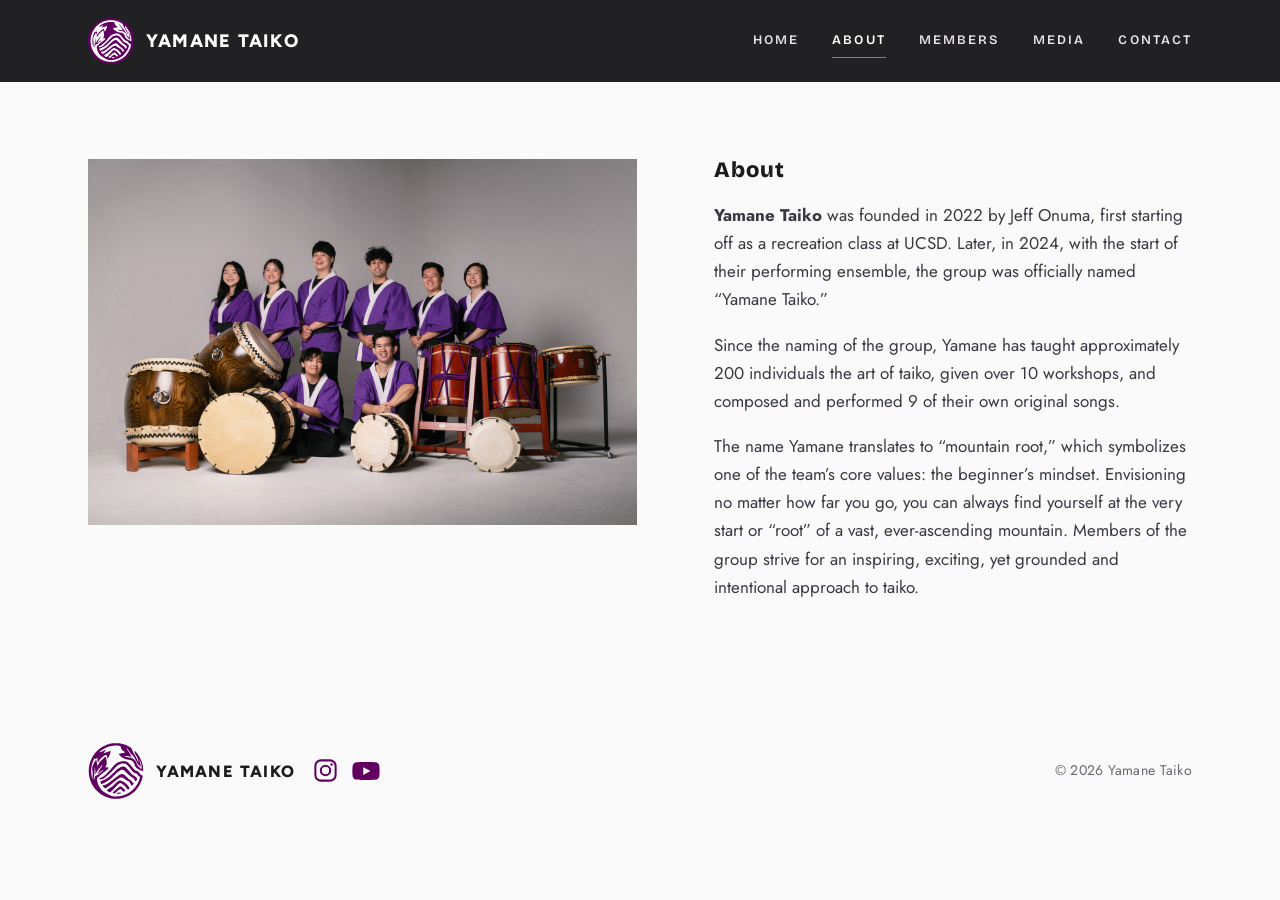
==== about.html @ 944aabe7 "Add files via upload" ====
<!doctype html>
<html lang="en"><head><meta charset="utf-8"><meta name="viewport" content="width=device-width,initial-scale=1">
<title>About · Yamane Taiko</title>
<meta name="referrer" content="strict-origin-when-cross-origin">
<!-- Link preview (Discord, iMessage, Facebook, etc.) -->
<meta property="og:type" content="website">
<meta property="og:site_name" content="Yamane Taiko">
<meta property="og:title" content="YAMANE TAIKO">
<meta property="og:url" content="https://yamanetaiko.org/about">
<meta property="og:image" content="https://yamanetaiko.org/assets/og-image.jpg">
<meta property="og:image:width" content="1200">
<meta property="og:image:height" content="630">
<meta name="twitter:card" content="summary_large_image">
<meta name="twitter:title" content="YAMANE TAIKO">
<meta name="twitter:image" content="https://yamanetaiko.org/assets/og-image.jpg">
<meta name="theme-color" content="#610061">
<link rel="icon" type="image/svg+xml" href="assets/YAM_LOGO_ROUND_BIG.svg">
<link rel="preconnect" href="https://fonts.googleapis.com">
<link rel="preconnect" href="https://fonts.gstatic.com" crossorigin>
<link rel="stylesheet" href="https://fonts.googleapis.com/css2?family=Bricolage+Grotesque:opsz,wdth,wght@12..96,75..100,200..800&family=Jost:wght@300..700&family=Figtree:wght@800&display=swap">
<link rel="stylesheet" href="css/style.css?v=8">

</head><body data-page="about">
<header class="site-head">
  <div class="wrap">
    <a class="brand" href="/" data-link>
      <img class="logo" src="assets/YAM_LOGO_ROUND_BIG.svg" alt="" width="40" height="40">
      <span class="wordmark"><span class="kern-ya">Y</span><span class="kern-am">a</span><span class="kern-ma">m</span><span class="kern-an">a</span>ne <span class="kern-ta">T</span><span class="kern-ai">a</span>i<span class="kern-ko">k</span>o</span>
    </a>
    <button class="menu-btn" id="menuBtn" aria-label="Menu" aria-controls="nav" aria-expanded="false">
      <span class="burger" aria-hidden="true"><span></span><span></span><span></span></span>
    </button>
    <nav class="nav caps" id="nav" aria-label="Main">
      <a href="/">Home</a>
      <a href="/about">About</a>
      <a href="/members">Members</a>
      <a href="/media">Media</a>
      <a href="/contact">Contact</a>
    </nav>
  </div>
</header>

<main>
<section data-page="about">
  <div class="block about-block"><div class="wrap split about-split">
    <h1 class="about-title">About</h1>
    <figure class="about-photo"><img src="assets/about-group.jpg" alt=""></figure>
    <div class="prose">
      <p><strong>Yamane Taiko</strong> was founded in 2022 by Jeff Onuma, first starting off as a recreation class at UCSD. Later, in 2024, with the start of their performing ensemble, the group was officially named “Yamane Taiko.”</p>
      <p>Since the naming of the group, Yamane has taught approximately 200 individuals the art of taiko, given over 10 workshops, and composed and performed 9 of their own original songs.</p>
      <p>The name Yamane translates to “mountain root,” which symbolizes one of the team’s core values: the beginner’s mindset. Envisioning no matter how far you go, you can always find yourself at the very start or “root” of a vast, ever-ascending mountain. Members of the group strive for an inspiring, exciting, yet grounded and intentional approach to taiko.</p>
    </div>
  </div></div>
</section>
</main>



<footer class="site-foot">
  <div class="wrap">
    <div class="foot-brand"><span class="foot-mark" aria-hidden="true"><svg aria-hidden="true" xmlns="http://www.w3.org/2000/svg" viewBox="0 0 988.0 1010.2"><path fill="currentColor" fill-rule="evenodd" d="M582.5 902.0L580.2 898.8L569.8 894.0L557.8 892.0L545.2 892.5L531.2 895.2L514.8 900.8L512.0 902.2L510.2 904.2L509.0 909.8L511.2 914.8L515.2 918.2L520.0 920.0L525.0 920.0L549.5 913.2L554.2 913.2L561.5 914.8L570.8 913.5L580.0 908.2L582.2 905.5ZM665.8 857.8L659.8 850.2L640.5 830.8L601.5 794.2L592.8 788.2L583.0 783.8L575.2 782.2L568.8 782.8L560.0 786.5L549.0 793.5L521.5 814.5L479.5 850.2L431.0 894.8L465.8 912.5L467.0 912.5L476.2 907.2L487.5 899.0L513.5 871.2L535.2 851.8L553.5 839.2L565.5 834.8L570.2 834.8L576.5 836.5L590.5 844.5L606.0 857.2L626.8 877.5L630.8 880.5L641.0 875.8L661.2 864.0ZM737.8 813.0L735.8 808.2L724.0 790.8L700.0 759.5L684.8 743.0L662.2 723.2L636.0 704.8L605.2 688.0L580.2 677.5L571.8 676.0L564.0 676.2L554.5 678.2L543.2 682.8L532.2 689.0L519.5 698.0L507.0 708.2L491.8 722.2L452.8 762.0L431.5 779.0L405.8 797.8L382.8 813.0L362.5 825.0L333.0 849.8L332.2 851.8L332.2 856.5L333.2 860.0L336.2 864.2L343.0 870.5L351.5 875.8L360.0 879.8L375.0 885.2L387.0 888.8L391.0 888.5L425.2 858.5L440.5 843.5L498.5 780.5L525.0 753.8L540.0 740.2L550.8 731.8L561.5 724.8L567.8 722.8L573.0 723.8L582.8 728.0L605.0 739.5L625.8 753.0L643.8 767.5L658.0 781.2L667.5 792.2L686.0 816.8L698.2 835.5L702.5 839.5L705.8 840.8L709.8 841.0L713.0 840.2L716.8 838.0L734.5 824.0L737.5 818.8ZM814.8 731.0L783.5 700.2L776.2 692.0L770.0 682.8L762.2 674.8L751.0 665.2L731.5 654.2L716.5 643.0L706.0 633.5L673.0 599.8L655.5 583.8L640.5 572.8L628.0 566.0L614.5 561.2L602.2 560.8L587.8 563.8L570.8 570.2L553.2 579.2L533.8 591.8L466.5 639.5L373.5 714.0L346.2 731.8L323.8 743.8L301.5 753.0L288.0 757.2L276.0 760.0L262.2 761.8L250.8 761.5L249.2 762.8L249.2 764.5L252.8 771.8L259.0 781.0L268.2 792.0L279.8 803.8L297.0 819.0L303.2 817.2L316.2 810.8L343.8 793.0L374.0 769.5L484.0 680.8L503.5 666.0L541.5 639.2L551.8 633.0L565.5 626.8L577.2 623.2L589.8 621.5L600.2 621.8L607.2 623.0L619.2 627.5L631.0 634.8L657.8 654.2L690.5 676.2L704.2 684.5L721.0 692.2L730.5 698.5L737.8 705.5L742.0 711.0L767.5 755.5L774.5 765.8L778.5 769.8L790.2 759.8L802.5 747.5L812.0 736.0ZM876.8 648.2L865.5 628.2L858.8 619.5L851.0 611.5L835.2 599.5L796.5 575.5L777.2 560.0L750.2 531.5L693.8 466.0L682.0 453.5L671.5 443.8L658.8 434.2L645.2 427.5L632.0 424.0L619.2 423.5L610.8 424.5L601.0 426.8L579.5 434.8L551.8 449.2L528.5 464.8L509.2 480.0L488.5 498.5L397.8 587.2L376.8 605.0L348.8 625.5L318.8 644.5L286.0 662.5L262.2 673.8L213.5 692.5L213.0 694.5L214.2 703.5L218.2 716.8L224.2 731.0L230.5 742.5L278.2 721.5L303.0 709.0L327.2 695.0L353.5 678.0L376.5 661.5L397.5 645.0L420.0 625.8L437.2 609.8L510.2 537.8L525.5 524.5L541.2 512.2L560.5 499.2L579.5 489.0L595.0 483.2L608.8 481.0L616.2 481.5L622.0 483.0L626.5 485.2L637.2 493.0L658.0 510.8L706.2 557.2L727.5 576.5L748.0 592.0L766.0 607.0L796.5 627.2L806.0 634.5L812.8 641.0L819.8 649.8L826.5 660.8L835.0 677.5L842.5 685.2L850.0 688.8L852.0 689.0L862.0 675.8L870.0 663.0L876.8 649.8ZM481.0 2.5L460.0 3.5L432.0 6.2L409.0 9.8L382.2 15.2L359.5 21.2L336.5 28.5L309.5 38.8L288.0 48.2L268.5 58.0L249.2 68.8L232.2 79.2L207.2 96.5L188.2 111.2L168.8 128.0L157.8 138.2L132.8 164.0L117.2 182.0L101.2 202.5L87.5 222.0L72.0 246.8L61.0 266.5L51.0 286.5L41.2 308.5L32.2 331.8L19.2 373.8L14.0 395.8L8.5 425.5L3.5 471.2L2.5 495.8L2.8 523.0L4.0 545.5L6.8 572.2L11.0 599.2L16.5 625.2L23.0 649.8L31.0 674.8L47.5 716.0L58.5 738.8L69.5 759.0L82.8 780.8L95.2 799.2L109.0 817.8L125.0 837.2L143.0 857.0L158.0 872.0L177.8 890.0L194.8 904.0L215.5 919.5L237.2 934.0L271.8 953.8L295.5 965.2L320.0 975.5L361.0 989.2L384.2 995.2L408.8 1000.2L437.8 1004.5L459.5 1006.5L480.2 1007.5L509.8 1007.5L547.2 1004.8L569.2 1001.8L594.8 997.0L631.8 987.5L668.2 975.0L701.2 960.8L723.0 949.8L746.5 936.2L782.8 911.8L814.0 886.5L845.5 856.2L872.5 825.5L896.5 793.2L910.8 771.2L922.8 750.5L941.2 713.2L957.0 673.5L964.5 650.2L971.5 624.0L977.0 597.8L976.0 591.5L972.2 587.0L959.2 580.2L945.8 571.8L928.5 557.8L919.2 547.0L904.5 525.5L894.8 516.2L885.0 511.0L870.8 507.2L857.2 501.8L843.0 493.0L827.8 480.8L808.8 461.8L766.0 409.0L735.5 375.5L723.5 364.0L711.0 353.5L690.0 339.5L672.8 331.8L657.2 327.8L638.5 326.2L618.0 327.0L592.8 330.5L568.5 336.2L542.0 345.2L522.8 354.0L507.0 363.5L492.0 374.2L464.8 397.8L436.2 427.8L422.0 445.2L409.5 463.0L366.8 511.0L323.5 554.8L295.2 580.2L266.0 603.2L249.8 614.0L239.0 620.0L228.8 624.8L220.0 627.8L210.0 629.8L198.8 630.8L198.2 632.8L199.8 645.2L201.8 652.5L204.0 656.8L208.0 659.2L214.2 658.8L232.8 654.2L247.2 649.5L262.5 643.5L279.8 635.2L298.0 623.0L353.2 574.5L388.8 541.8L416.8 514.0L463.5 462.5L493.2 432.2L516.5 411.2L535.0 397.2L545.2 391.0L554.0 387.0L585.0 376.5L607.8 371.8L633.8 369.5L646.8 370.0L658.0 372.5L671.0 378.5L684.5 387.8L697.2 398.8L708.8 410.2L730.8 434.5L761.2 471.8L783.8 502.5L799.0 519.0L809.8 528.0L820.8 535.0L835.5 541.8L861.2 551.5L872.8 558.2L877.5 563.0L887.2 576.8L898.2 589.8L907.5 598.2L923.0 608.5L926.2 612.0L927.8 615.8L927.8 620.5L921.0 644.5L914.2 664.5L905.8 686.2L896.8 706.2L885.0 729.2L874.0 748.2L861.2 768.0L847.0 787.8L830.0 808.8L801.0 839.5L783.2 855.8L763.8 871.8L747.5 883.8L724.8 898.8L706.8 909.2L685.0 920.5L665.8 929.2L640.8 939.0L616.0 947.0L596.2 952.2L556.0 960.0L532.2 962.8L506.2 964.2L465.0 963.5L443.0 961.5L422.0 958.5L387.8 944.2L347.0 924.2L299.8 897.0L263.5 872.8L248.0 859.8L234.2 846.0L218.8 827.5L205.8 809.2L194.2 790.5L187.0 777.2L173.8 749.5L166.2 730.2L158.2 704.8L154.0 685.0L152.2 670.0L152.2 655.2L153.8 644.5L157.8 632.2L163.5 623.2L171.5 616.8L203.5 587.0L239.5 556.0L277.0 526.2L307.2 504.2L328.0 487.2L346.2 469.0L352.2 461.0L355.8 454.2L356.8 450.5L356.2 445.2L353.8 442.0L350.0 440.0L344.2 438.8L335.0 438.5L311.2 440.2L306.8 439.8L304.2 437.0L305.2 431.8L317.5 407.5L323.8 390.8L327.0 372.0L327.2 350.5L324.5 320.2L318.8 288.0L311.8 263.5L307.5 254.2L304.0 250.0L302.2 249.0L299.0 248.8L292.2 253.0L271.2 277.2L258.2 290.5L247.5 299.8L228.0 314.0L213.2 328.8L202.5 342.2L191.2 358.8L178.5 380.2L164.5 406.5L159.8 413.2L157.8 411.0L155.8 401.8L147.0 333.2L143.8 319.0L141.0 312.8L139.0 311.0L136.0 310.8L131.0 313.2L123.0 321.0L114.8 331.8L99.2 356.8L82.2 390.2L72.0 414.8L68.5 426.2L65.8 439.5L64.2 455.2L64.5 469.5L66.5 488.2L71.2 519.2L72.8 540.2L72.8 574.8L71.8 607.0L69.0 650.5L62.5 630.2L56.8 607.0L49.5 565.2L47.0 540.5L45.8 513.5L46.8 473.0L51.8 429.2L60.2 388.2L66.8 365.2L74.8 341.8L82.5 322.2L92.2 300.8L111.2 265.8L112.0 265.8L112.2 290.5L113.5 292.5L119.0 291.5L138.0 280.8L146.5 277.0L152.8 276.0L156.2 277.2L157.8 278.8L159.8 284.0L161.0 293.0L162.2 339.5L163.8 347.2L164.8 349.0L166.2 349.8L168.5 348.8L171.0 346.0L198.8 304.8L215.5 285.8L239.0 266.0L267.2 239.2L287.8 225.8L306.0 216.8L313.2 214.8L317.5 214.5L321.8 215.8L324.2 218.2L336.5 255.2L338.2 265.5L337.5 280.5L338.5 282.2L340.2 282.0L346.8 275.5L355.0 263.5L364.2 247.5L375.0 225.5L384.2 203.2L392.0 180.8L395.8 166.0L397.0 153.5L396.0 148.5L394.2 146.2L391.5 145.2L386.2 146.0L356.2 159.5L309.5 171.8L287.5 179.2L272.8 186.0L262.5 192.5L262.2 192.0L288.5 159.2L301.5 139.8L304.8 133.0L305.2 128.8L303.5 127.0L300.5 127.0L288.5 131.2L245.0 152.8L229.2 158.0L205.8 164.5L186.0 171.5L204.2 154.5L226.2 136.5L247.0 121.5L271.5 106.0L292.8 94.2L320.2 81.2L344.2 71.8L365.2 64.8L388.8 58.2L414.5 52.8L447.5 48.0L470.2 46.2L506.0 45.8L525.5 46.8L550.2 49.2L574.8 53.2L575.8 65.5L580.8 82.0L588.0 98.5L601.0 121.2L609.0 131.5L616.2 138.0L636.0 149.2L642.5 154.0L649.5 162.0L650.5 165.0L650.5 169.0L648.2 174.0L646.0 176.2L642.0 178.2L623.5 179.5L599.0 182.8L576.5 187.2L554.5 193.2L549.5 197.0L547.2 202.5L548.0 208.2L551.8 213.5L573.0 235.0L591.8 250.8L614.8 267.0L639.0 280.8L658.5 289.2L677.5 295.2L699.2 299.5L741.8 305.8L753.8 308.5L762.8 311.8L772.2 316.5L794.5 331.2L807.0 343.8L816.0 357.8L821.8 370.0L838.2 412.8L843.0 422.2L850.0 433.5L855.8 440.8L866.5 451.2L886.8 466.0L906.5 477.2L926.0 486.5L947.8 495.2L972.8 503.5L978.2 503.0L982.8 500.0L985.2 494.8L983.8 463.2L981.0 437.8L977.0 412.5L972.0 388.2L964.8 360.5L956.8 335.5L941.2 296.5L929.2 271.5L920.5 255.2L910.5 238.2L896.0 216.0L881.5 196.0L865.2 175.8L850.5 159.0L829.5 138.0L828.5 138.2L828.2 143.8L832.5 176.8L835.5 186.8L845.0 205.2L878.0 259.0L883.8 270.5L888.0 282.2L892.8 300.8L897.0 325.2L898.0 344.0L896.5 347.2L894.0 345.5L890.5 339.0L876.0 299.0L864.5 273.2L853.5 253.0L829.2 213.0L816.5 190.0L802.2 160.5L787.0 124.2L776.5 103.2L769.8 92.8L760.5 83.2L735.5 67.2L699.2 48.2L662.5 32.8L626.0 20.8L593.8 12.8L557.2 6.5L524.0 3.2ZM244.8 393.0L245.8 394.8L245.8 398.2L244.2 405.2L240.0 417.2L233.2 431.8L221.8 450.5L206.2 468.5L198.0 480.8L184.5 508.5L168.5 533.0L163.8 542.0L161.0 550.8L161.0 554.5L161.8 556.0L164.5 556.8L169.0 554.2L201.8 521.2L211.2 512.8L218.8 507.2L222.8 505.2L230.0 503.2L244.0 495.0L252.5 491.2L257.5 490.2L261.8 490.5L263.8 492.2L262.5 496.2L258.0 501.5L249.2 508.8L240.5 514.2L227.2 520.5L219.0 526.5L180.2 563.2L166.0 575.0L158.0 579.5L131.8 588.8L126.0 591.8L120.8 595.8L117.2 599.8L113.2 610.0L106.8 642.0L103.8 652.5L102.0 656.2L99.8 658.8L97.0 659.0L94.8 656.2L93.8 652.2L93.8 635.5L97.8 608.5L101.8 565.2L104.8 546.5L107.2 523.8L109.0 499.8L109.2 455.0L110.2 446.2L112.2 439.2L113.0 438.5L114.0 439.2L115.2 443.8L116.8 458.2L117.5 482.0L123.2 502.0L124.5 510.2L124.2 520.2L120.5 537.2L119.5 546.5L120.0 561.0L121.0 564.5L122.0 565.8L123.0 565.8L124.8 563.2L127.5 552.8L131.0 544.2L146.5 524.8L157.8 501.5L167.2 486.2L180.2 470.0L205.5 445.8L212.5 436.0L232.0 404.2L239.5 395.5L243.0 393.0ZM686.2 90.5L693.8 94.2L725.2 141.2L754.2 178.8L773.8 201.0L802.8 230.8L812.0 242.5L844.5 295.5L856.0 316.8L879.8 364.0L887.0 376.2L895.0 387.8L901.5 395.5L909.8 403.5L926.0 415.8L936.2 425.5L941.0 427.5L942.2 425.8L941.8 419.8L934.2 375.8L932.5 360.2L928.8 351.8L925.2 340.8L919.5 315.2L909.8 294.2L908.8 290.5L910.8 290.5L916.8 296.5L923.2 308.5L931.5 329.2L941.0 346.2L945.8 359.2L948.0 368.0L950.8 383.8L953.2 405.8L954.0 430.2L956.0 452.5L955.8 462.5L953.5 466.8L950.0 467.2L946.0 465.5L935.2 457.5L914.8 438.8L886.8 410.2L881.8 402.8L877.2 393.8L862.8 355.8L851.2 332.0L844.5 321.5L836.8 311.8L829.0 303.8L819.5 295.8L793.5 278.8L781.2 272.5L772.5 269.0L752.8 263.8L710.8 257.5L685.2 252.5L672.5 248.2L662.0 243.8L656.8 240.8L653.5 237.8L653.2 236.0L654.5 234.8L660.0 233.5L691.5 235.0L721.5 237.5L761.5 245.5L769.0 248.0L772.8 247.8L774.8 245.5L773.5 241.0L770.8 237.5L741.8 184.0L722.0 159.5L713.0 146.5L701.8 128.0L690.8 105.8L685.8 91.5Z"/></svg></span><span class="wordmark"><span class="kern-ya">Y</span><span class="kern-am">a</span><span class="kern-ma">m</span><span class="kern-an">a</span>ne <span class="kern-ta">T</span><span class="kern-ai">a</span>i<span class="kern-ko">k</span>o</span><div class="foot-social" id="footSocial"></div></div>
    <div class="foot-r"><small>© <span id="yr"></span> Yamane Taiko</small></div>
  </div>
</footer>

<script src="js/content.js?v=8"></script>
<script src="js/main.js?v=8"></script>
</body></html>
---- css/style.css ----
/* Layout: quiet gallery-style pages (lots of white space, small tracked caps nav) with one bold purple stage: the hero, where the brush kanji stands like a banner. */
:root{
  --plum:#610061;          /* team accent */
  --plum-deep:#3d003d;
  --black:#111013;         /* header, footer, accents */
  --ink:#1c1a1e;           /* headings */
  --text:#3d3742;          /* body text: soft plum-charcoal */
  --paper:#fafafa;         /* page ground */
  --mute:#6b6670;
  --line:#e7e5e9;
  --tile:#f3f2f4;
  --accent-text:#610061;
  --on-plum:#ffffff;
  --font-mark:"Bricolage Grotesque","Helvetica Neue",Arial,sans-serif;
  --font-title:"Bricolage Grotesque","Helvetica Neue",Arial,sans-serif;
  /* "YAMANE TAIKO" name in the header and footer */
  --font-wordmark:"Figtree","Helvetica Neue",Arial,sans-serif;
  --font-body:"Jost","Futura","Century Gothic","Helvetica Neue",system-ui,sans-serif;
  /* HEADING SIZE: page titles (About, Members, Media, Contact) and section headings (Videos, Follow us).
     clamp(smallest on phones, scales with screen width, largest on desktop) */
  --heading-size:clamp(1.125rem,2vw,1.375rem);
  --step--1:.8125rem; --step-0:1rem; --step-1:1.25rem; --step-2:1.75rem; --step-3:clamp(2rem,4vw,2.75rem); --step-4:clamp(2.75rem,8vw,6rem);
  --gutter:clamp(22px,5vw,48px); --max:1200px;
  color-scheme:light;
}
*{box-sizing:border-box}
::selection{background:#b45cb4;color:#fff}
html{background:var(--paper)}
body{margin:0;background:var(--paper);color:var(--text);font-family:var(--font-body);font-size:var(--step-0);line-height:1.65;-webkit-font-smoothing:antialiased}
a{color:inherit}
h1,h2,h3{text-wrap:balance;margin:0;line-height:1.1;color:var(--ink)}
p{margin:0}
.sr-only{position:absolute;width:1px;height:1px;overflow:hidden;clip:rect(0 0 0 0);white-space:nowrap}
.wrap{max-width:var(--max);margin-inline:auto;padding-inline:var(--gutter)}
.caps{font-family:var(--font-mark);font-weight:600;font-size:var(--step--1);letter-spacing:.16em;text-transform:uppercase}
:focus-visible{outline:2px solid var(--accent-text);outline-offset:3px}

/* ---------- header ---------- */
.site-head{position:sticky;top:env(safe-area-inset-top,0px);z-index:20;color:#fff;background:none}
/* translucent frosted header: page shows through faintly as you scroll */
.site-head::before{content:"";position:absolute;inset:0;z-index:-1;pointer-events:none;background:rgba(17,16,19,.93);-webkit-backdrop-filter:blur(20px) saturate(1.2);backdrop-filter:blur(20px) saturate(1.2)}
@supports not ((backdrop-filter:blur(1px)) or (-webkit-backdrop-filter:blur(1px))){.site-head::before{background:rgba(17,16,19,.94)}}
.site-head .wrap{display:flex;align-items:center;justify-content:space-between;gap:24px;min-height:64px}
@media (min-width:761px){ .site-head .wrap{min-height:82px} .site-head .brand .logo{width:46px;height:46px} .site-head .brand .wordmark{font-size:1.13rem} }
.brand{color:#fff;display:flex;align-items:center;gap:12px;text-decoration:none}
.brand .logo{width:40px;height:40px;flex:none;display:block}
.wordmark .kern-ya{letter-spacing:.00em} /* pulls the A of YAMANE closer to the Y */
.wordmark .kern-am{letter-spacing:.07em} /* A → M in YAMANE */
.wordmark .kern-ma{letter-spacing:.07em} /* M → A in YAMANE */
.wordmark .kern-an{letter-spacing:.07em} /* A → N in YAMANE */
.wordmark .kern-ta{letter-spacing:.03em} /* T → A in TAIKO */
.wordmark .kern-ai{letter-spacing:.06em} /* pulls the I of TAIKO closer to the A */
.wordmark .kern-ko{letter-spacing:.03em} /* pulls the O of TAIKO closer to the K */
.wordmark{font-family:var(--font-wordmark);font-weight:800;letter-spacing:.09em;text-transform:uppercase;line-height:1}
.brand .wordmark{font-size:1.02rem}
.nav{display:flex;gap:clamp(16px,2.6vw,36px)}
.nav a{text-decoration:none;color:#e6e2e8;padding-block:6px;border-bottom:1.5px solid transparent;transition:color .2s,border-color .2s}
.nav a:hover{color:#fff}
.nav a[aria-current="page"]{color:#fff;border-color:#b45cb4}
.menu-btn{display:none;background:none;border:0;color:#fff;padding:10px 8px;cursor:pointer}
.burger{display:block;position:relative;width:22px;height:14px}
.burger span{position:absolute;left:0;width:100%;height:1.6px;background:currentColor;transition:transform .22s cubic-bezier(.4,0,.2,1),opacity .15s,top .22s cubic-bezier(.4,0,.2,1)}
.burger span:nth-child(1){top:0}.burger span:nth-child(2){top:6.2px}.burger span:nth-child(3){top:12.4px}
.menu-btn[aria-expanded="true"] .burger span:nth-child(1){top:6.2px;transform:rotate(45deg)}
.menu-btn[aria-expanded="true"] .burger span:nth-child(2){opacity:0;transform:scaleX(.2)}
.menu-btn[aria-expanded="true"] .burger span:nth-child(3){top:6.2px;transform:rotate(-45deg)}
@media (max-width:760px){
  .menu-btn{display:block}
  .nav{position:absolute;inset:100% 0 auto 0;flex-direction:column;gap:0;background:var(--black);padding:8px var(--gutter) 16px;display:flex;visibility:hidden;opacity:0;transform:translateY(-4px);transition:opacity .18s ease,transform .2s ease-out,visibility 0s linear .2s}
  .nav.open{visibility:visible;opacity:1;transform:none;transition:opacity .18s ease,transform .2s ease-out,visibility 0s}
  .nav a{opacity:0;transform:translateY(-2px);transition:opacity .18s,transform .18s}
  .nav.open a{opacity:1;transform:none}
  .nav.open a:nth-child(2){transition-delay:.02s}.nav.open a:nth-child(3){transition-delay:.04s}.nav.open a:nth-child(4){transition-delay:.06s}.nav.open a:nth-child(5){transition-delay:.08s}
  .nav a{padding-block:12px;border-bottom:0}
  .nav a[aria-current="page"]{color:#fff;text-decoration:underline;text-underline-offset:6px;text-decoration-thickness:2px;text-decoration-color:#b45cb4}
}

/* ---------- page switching ---------- */
main > section[data-page]{display:block}
main > section[data-page]{animation:rise .5s ease both}
@keyframes rise{from{transform:translateY(8px)}to{transform:none}}
@media (prefers-reduced-motion:reduce){main > section[data-page]{animation:none}.burger span,.nav,.nav a{transition:none!important}}

/* ---------- hero slideshow ---------- */
/* About 2:1 on desktop, taller on small screens; never taller than the window so the whole group stays in frame; on very wide screens the photo is shown whole with a blurred copy filling the sides. */
.hero{--h:min(max(50vw,calc(240px + 20vw)),calc(100vh - 120px),960px);--w:min(100%,calc(var(--h) * 2));position:relative;overflow:hidden;background:var(--plum);color:#fff;height:var(--h)}
.slides{position:absolute;inset:0}
.slide{position:absolute;inset:0;opacity:0;z-index:0;transition:opacity 1.2s ease;display:grid;place-items:center;overflow:hidden}
.slide.on{opacity:1;z-index:2}
.slide.prev{opacity:1;z-index:1;transition:none}
.slide.empty{background:var(--plum)}
.slide canvas.bg{position:absolute;inset:0;width:100%;height:100%;filter:blur(24px);transform:scale(1.1)}
.slide img.fg{position:absolute;top:0;left:50%;height:100%;width:var(--w);max-width:none;transform:translateX(-50%);object-fit:cover;object-position:center 80%}
.hero.letterbox .slide img.fg{-webkit-mask-image:linear-gradient(to right,transparent 0,#000 clamp(40px,5vw,110px),#000 calc(100% - clamp(40px,5vw,110px)),transparent 100%);mask-image:linear-gradient(to right,transparent 0,#000 clamp(40px,5vw,110px),#000 calc(100% - clamp(40px,5vw,110px)),transparent 100%)}
.slide.whole img.fg{width:auto;max-width:100%;object-fit:contain;-webkit-mask-image:linear-gradient(to right,transparent 0,#000 60px,#000 calc(100% - 60px),transparent 100%);mask-image:linear-gradient(to right,transparent 0,#000 60px,#000 calc(100% - 60px),transparent 100%)}
.slide.whole canvas.bg{filter:blur(30px) brightness(.9)}
.slide .ph{width:min(60%,520px);opacity:.14;color:#fff}
.slide .ph-label{position:absolute;top:24px;right:var(--gutter);font-size:var(--step--1);opacity:.6}
.hero::after{content:"";position:absolute;inset:auto 0 0 0;height:90px;background:linear-gradient(to bottom,rgba(10,0,10,0),rgba(10,0,10,.28));pointer-events:none}
.dots button{box-shadow:0 0 6px rgba(0,0,0,.25)}
.hero-nav{all:unset;box-sizing:border-box;position:absolute;top:0;bottom:0;width:clamp(56px,16%,240px);z-index:2;cursor:pointer;display:flex;align-items:center;color:#fff;opacity:0;transition:opacity .25s}
.hero-nav.prev{left:0;justify-content:flex-start;padding-left:clamp(12px,2vw,28px);background:linear-gradient(to right,rgba(10,0,10,.28),rgba(10,0,10,0))}
.hero-nav.next{right:0;justify-content:flex-end;padding-right:clamp(12px,2vw,28px);background:linear-gradient(to left,rgba(10,0,10,.28),rgba(10,0,10,0))}
.hero-nav svg{filter:drop-shadow(0 1px 6px rgba(0,0,0,.35));transition:transform .2s}
.hero-nav:hover,.hero-nav:focus-visible{opacity:1}
.hero-nav.prev:hover svg{transform:translateX(-3px)} .hero-nav.next:hover svg{transform:translateX(3px)}
@media (hover:none){ .hero-nav{opacity:.0} }
.hero-dots{position:absolute;inset:auto 0 0 0;z-index:2;padding-block:18px}
.dots{display:flex;gap:10px}
.dots button{width:28px;height:3px;border:0;padding:0;background:rgba(255,255,255,.4);cursor:pointer}
.dots button[aria-current="true"]{background:#fff}
@media (prefers-reduced-motion:reduce){.slide{transition-duration:.5s}}
.btns{display:flex;flex-wrap:wrap;gap:12px}
.btn{display:inline-flex;align-items:center;gap:10px;padding:14px 22px;text-decoration:none;border:1.5px solid currentColor;cursor:pointer;background:none;color:inherit;font:inherit}
.btn.solid{background:#fff;color:var(--black);border-color:#fff}
.btn.dark{background:var(--plum);color:#fff;border-color:var(--plum)}
.btn.dark:hover{background:var(--plum-deep);border-color:var(--plum-deep)}
.btn.plum{background:var(--plum);color:var(--on-plum);border-color:var(--plum)}
.btn{transition:background-color .12s ease-out,border-color .12s ease-out,color .12s ease-out}
.btn.plum:hover{background:var(--plum-deep);border-color:var(--plum-deep)}
.btn.solid:hover{background:transparent;color:#fff}
.btn:not(.dark):not(.plum):not(.solid):hover{background:var(--plum);border-color:var(--plum);color:#fff}

/* ---------- common sections ---------- */
.block{padding-block:clamp(56px,8vw,104px)}
.sec-head{display:flex;justify-content:space-between;align-items:end;gap:24px;flex-wrap:wrap;margin-bottom:40px}
.sec-head h2{font-family:var(--font-title);font-weight:700;font-size:var(--heading-size);letter-spacing:.015em}
.link-arrow{color:var(--accent-text);text-decoration:none}
.link-arrow:hover{text-decoration:underline;text-underline-offset:4px}
.page-title{padding-block:clamp(48px,6vw,80px) clamp(32px,4vw,48px)}
.page-title + .block{padding-top:0}
[data-page="media"] .page-title,[data-page="members"] .page-title{padding-bottom:clamp(22px,2.6vw,34px)}
.page-title h1{font-family:var(--font-title);font-weight:800;font-size:var(--heading-size);letter-spacing:.04em;line-height:1}
.page-title p{max-width:60ch;color:var(--mute);margin-top:14px;font-size:.9375rem;line-height:1.6}
[data-page="contact"] .page-title{padding-bottom:clamp(36px,4.5vw,56px)}
.prose{max-width:64ch;display:grid;gap:1.1em}
.prose p{font-size:1.0625rem}
.sample{font-size:var(--step--1);color:var(--mute);margin-top:20px}

/* home sections */
.intro{display:grid;grid-template-columns:minmax(0,1.3fr) auto;gap:clamp(32px,8vw,120px);align-items:start}
.intro .k{height:clamp(240px,34vw,420px);width:auto;display:block}
.intro .prose{gap:1.2em}
.intro .lead{font-size:1em;font-weight:700;line-height:inherit;color:var(--black)}
@media (max-width:700px){ .intro{grid-template-columns:minmax(0,1fr) auto;gap:20px} .intro .k{height:220px;align-self:start} }
.intro .btns{margin-top:12px}
.cta{background:var(--paper)}
.cta .wrap{display:flex;flex-direction:column;align-items:center;text-align:center;gap:16px}
.cta .btn{padding:20px 56px;font-size:.9375rem;letter-spacing:.18em}
.block.cta{padding-top:0}
.block.cta .wrap::before{content:"";display:block;width:min(100%,var(--max) - 2 * var(--gutter));height:1px;background:var(--line);margin-bottom:clamp(36px,4vw,56px)}
.block:has(+ .block.cta){padding-bottom:clamp(36px,4vw,56px)}
.cta h2{font-family:var(--font-title);font-weight:700;font-size:var(--step-3);text-transform:uppercase;letter-spacing:.06em;margin-bottom:12px}
.cta p{color:var(--mute);max-width:52ch}
/* about */
.split{display:grid;grid-template-columns:minmax(0,1fr) minmax(0,1.4fr);gap:clamp(32px,6vw,96px);align-items:start}
@media (max-width:800px){ .split{grid-template-columns:1fr} }
.about-split{grid-template-columns:minmax(0,1.15fr) minmax(0,1fr);grid-template-areas:"photo title" "photo text";grid-template-rows:auto 1fr;align-items:start;row-gap:20px}
.about-split .about-photo{grid-area:photo}
.about-split .about-title{grid-area:title;font-family:var(--font-title);font-weight:800;font-size:var(--heading-size);letter-spacing:.04em;line-height:1}
.about-split .prose{grid-area:text}
.block.about-block{padding-top:clamp(48px,6vw,80px)}
.about-photo{margin:0}
@media (max-width:800px){ .about-split{grid-template-columns:1fr;grid-template-areas:"title" "photo" "text";grid-template-rows:auto;gap:24px} .block.about-block{padding-top:36px} }
.about-photo img{width:100%;height:auto;display:block}
.name-card{background:var(--plum);color:var(--on-plum);padding:48px;display:grid;place-items:center}
.name-card .k{height:clamp(260px,40vw,440px);color:var(--on-plum)} .name-card .k svg{height:100%;width:auto}
.name-card dl{margin:0;display:grid;gap:18px}
.name-card dt{font-size:1.5rem;font-weight:700;line-height:1.2}
.name-card dd{margin:0;opacity:.85;font-size:var(--step--1);line-height:1.5}
.drums{display:grid;grid-template-columns:repeat(auto-fit,minmax(220px,1fr));gap:clamp(28px,4vw,48px)}
.drums div{display:grid;gap:6px;align-content:start}
.drums h3{font-family:var(--font-title);font-weight:700;text-transform:uppercase;letter-spacing:.08em;font-size:var(--step-1);color:var(--accent-text)}
.drums p{color:var(--mute);font-size:.9375rem;line-height:1.6}

/* members (grid of portraits, Kodo-style) */
.roster{display:grid;grid-template-columns:repeat(4,minmax(0,1fr));gap:clamp(16px,2.4vw,32px) clamp(12px,2vw,28px)}
@media (max-width:900px){ .roster{grid-template-columns:repeat(3,minmax(0,1fr))} }
@media (max-width:560px){ .roster{grid-template-columns:repeat(2,minmax(0,1fr))} }
.member{display:grid;gap:12px;align-content:start;margin:0}
.portrait{aspect-ratio:2/3;max-width:100%;background:var(--tile);overflow:hidden;position:relative}
.portrait img{width:100%;height:100%;object-fit:cover;object-position:center top;display:block}
.portrait svg.ph{position:absolute;inset:auto 0 0 0;width:100%;height:85%;color:color-mix(in srgb,var(--mute) 35%,var(--tile))}
.member .n{font-weight:700;font-size:1.0625rem;line-height:1.3}

dialog.profile{border:0;padding:0;max-width:min(880px,calc(100vw - 32px));width:100%;background:var(--paper);color:var(--ink)}
dialog.profile::backdrop{background:color-mix(in srgb,#0c0410 75%,transparent)}
.profile-in{display:grid;grid-template-columns:minmax(0,1fr) minmax(0,1.2fr)}
.profile-in .portrait{aspect-ratio:3/4}
.profile-in .portrait img{filter:none}
.profile-body{padding:clamp(24px,4vw,48px);display:grid;gap:14px;align-content:start}
.profile-body h2{font-size:var(--step-2);font-weight:700}
.profile-body dl{display:grid;grid-template-columns:auto 1fr;gap:6px 20px;margin:8px 0;padding-block:8px}
.profile-body dt{color:var(--mute)} .profile-body dd{margin:0}
.close{position:absolute;top:12px;right:12px;width:40px;height:40px;border:0;background:var(--paper);color:var(--ink);cursor:pointer;font-size:1.4rem;line-height:1}
@media (max-width:640px){ .profile-in{grid-template-columns:1fr} .profile-in .portrait{aspect-ratio:4/3} }

/* media */
.tabs{display:flex;gap:32px;margin-bottom:36px}
.tabs.caps button{font-size:1rem;letter-spacing:.08em}
.tabs button{font:inherit;background:none;border:0;border-bottom:2px solid transparent;color:var(--mute);padding:0 0 12px;cursor:pointer;margin-bottom:-1px}
.tabs button[aria-selected="true"]{color:var(--ink);border-color:var(--plum)}
.videos{display:grid;grid-template-columns:repeat(2,minmax(0,1fr));gap:40px 32px}
@media (max-width:700px){ .videos{grid-template-columns:1fr} }
.block.intro-block{padding-bottom:clamp(24px,3vw,40px)}
.block.intro-block + .block{padding-top:clamp(24px,3vw,40px)}
.video{display:grid;gap:12px;align-content:start}
.thumb{all:unset;box-sizing:border-box;cursor:pointer;width:100%;aspect-ratio:16/9;max-width:100%;background:var(--plum-deep);position:relative;overflow:hidden;display:grid;place-items:center;color:#fff}
.thumb:focus-visible{outline:2px solid var(--accent-text);outline-offset:3px}
.thumb > img{position:absolute;inset:0;width:100%;height:100%;object-fit:cover;transition:transform .18s ease-out,filter .18s ease-out}
.thumb .play{position:relative;width:66px;height:66px;border-radius:50%;border:1.5px solid rgba(255,255,255,.9);background:rgba(97,0,97,.42);-webkit-backdrop-filter:blur(4px);backdrop-filter:blur(4px);display:grid;place-items:center;transition:background .12s ease-out,transform .14s cubic-bezier(.2,.9,.3,1.4)}
.thumb .play svg{display:block}
.thumb:hover .play,.thumb:focus-visible .play{background:rgba(97,0,97,.72);transform:scale(1.12)}
.thumb:active .play{transform:scale(.96);transition-duration:.06s}
.thumb:hover > img{transform:scale(1.035);filter:brightness(1.06)}
.thumb{transition:transform .14s cubic-bezier(.2,.9,.3,1.3),box-shadow .14s ease-out}
.thumb:hover{transform:translateY(-3px);box-shadow:0 12px 24px -12px rgba(61,0,61,.5)}
.thumb.playing,.thumb.playing:hover{transform:none;box-shadow:none}
@media (prefers-reduced-motion:reduce){.thumb,.thumb img,.thumb .play{transition:none}.thumb:hover,.thumb:hover img,.thumb:hover .play{transform:none}}
.thumb iframe{position:absolute;inset:0;width:100%;height:100%;border:0}
.thumb.playing{cursor:default}
.thumb .wm{position:absolute;top:50%;left:50%;transform:translate(-50%,-50%);width:55%;opacity:.12;line-height:0}
.video h3{font-size:var(--step-1);font-weight:700;line-height:1.35}
.video .yt{color:var(--mute);font-size:.875rem;text-decoration:none;justify-self:start}
.video .yt:hover{color:var(--accent-text)}
.photos{display:grid;grid-template-columns:repeat(3,minmax(0,1fr));gap:10px;grid-auto-flow:dense}
@media (max-width:700px){ .photos{grid-template-columns:repeat(2,minmax(0,1fr));gap:6px} }
.photos button{all:unset;box-sizing:border-box;cursor:zoom-in;display:block;position:relative;overflow:hidden;aspect-ratio:3/2;background:var(--tile)}
.photos button.tall{aspect-ratio:auto;grid-row:span 2}
.photos button:focus-visible{outline:2px solid var(--accent-text);outline-offset:3px}
.photos img{position:absolute;inset:0;width:100%;height:100%;object-fit:cover;transition:transform .18s ease-out,filter .18s ease-out}
.photos button:hover img{transform:scale(1.035);filter:brightness(1.06)}
.lightbox{position:fixed;inset:0;z-index:100;background:rgba(10,6,12,.94);display:grid;grid-template-columns:auto minmax(0,1fr) auto;align-items:center;padding:calc(env(safe-area-inset-top,0px) + 56px) 8px calc(env(safe-area-inset-bottom,0px) + 56px);opacity:0;visibility:hidden;transition:opacity .2s,visibility 0s .2s}
.lightbox.open{opacity:1;visibility:visible;transition:opacity .2s}
.lightbox figure{margin:0;height:100%;display:grid;place-items:center;min-width:0;touch-action:pan-y}
.lightbox img{max-width:100%;max-height:100%;object-fit:contain;display:block;box-shadow:0 20px 60px rgba(0,0,0,.5)}
.lb-btn{all:unset;box-sizing:border-box;cursor:pointer;color:#fff;width:56px;height:56px;display:grid;place-items:center;border-radius:50%;transition:background .12s}
.lb-btn:hover,.lb-btn:focus-visible{background:rgba(255,255,255,.12)}
.lb-close{position:absolute;top:calc(env(safe-area-inset-top,0px) + 8px);right:8px}
.lb-count{pointer-events:none;position:absolute;bottom:calc(env(safe-area-inset-bottom,0px) + 18px);left:0;right:0;text-align:center;color:rgba(255,255,255,.75);font-size:.875rem;letter-spacing:.08em;font-variant-numeric:tabular-nums}
@media (max-width:640px){ .lightbox{grid-template-columns:minmax(0,1fr);padding-inline:0} .lb-prev,.lb-next{position:absolute;bottom:calc(env(safe-area-inset-bottom,0px) + 4px)} .lb-prev{left:8px} .lb-next{right:8px} }
@media (max-width:640px){ .photos{grid-template-columns:repeat(2,minmax(0,1fr))} .photos figure:nth-child(n){grid-column:span 1;grid-row:span 1} .photos figure:nth-child(6n+1){grid-column:span 2} }

/* contact */
form.inquiry{max-width:760px}
.mail-link{color:var(--accent-text);text-decoration:underline;text-underline-offset:3px;text-decoration-thickness:1px;word-break:break-word}
.mail-link:hover{text-decoration-thickness:2px}
.follow-links{display:grid;gap:12px;justify-items:start}
.follow-links a{display:inline-flex;gap:8px;align-items:baseline;text-decoration:none;color:var(--ink);font-size:var(--step-1);transition:color .12s}
.follow-links a:hover{color:var(--accent-text)}
.block.follow-block{padding-top:0}
.follow-block .sec-head{margin-bottom:14px}
.contact-grid{display:grid;grid-template-columns:minmax(0,1.3fr) minmax(0,1fr);gap:clamp(40px,6vw,96px);align-items:start}
@media (max-width:860px){ .contact-grid{grid-template-columns:1fr} }
form.inquiry{display:grid;grid-template-columns:1fr 1fr;gap:22px 20px}
form.inquiry .full{grid-column:1/-1}
@media (max-width:560px){ form.inquiry{grid-template-columns:1fr} }
.field{display:grid;gap:8px;min-width:0}
.field label{color:var(--mute)}
.field input,.field select,.field textarea{font:inherit;color:var(--ink);background:transparent;border:0;border-bottom:1.5px solid var(--line);padding:10px 0;border-radius:0;width:100%}
.field select{background:var(--paper)}
.field textarea{min-height:140px;resize:vertical}
.field input:focus,.field select:focus,.field textarea:focus{outline:none;border-color:var(--plum)}
.form-note{grid-column:1/-1;font-size:.9375rem;color:var(--accent-text);font-weight:500}

/* footer */
.site-foot{background:var(--paper);color:var(--ink)}
.site-foot .wrap{display:flex;flex-wrap:wrap;justify-content:space-between;align-items:center;gap:20px 32px;padding-block:40px}
.foot-mark{width:56px;height:56px;color:var(--plum);flex:none;display:block}
.foot-mark svg{width:100%;height:100%;display:block}
.foot-brand{display:flex;align-items:center;gap:12px}
.foot-brand .wordmark{font-size:1.02rem;display:block}
.foot-social{display:flex;align-items:center;gap:0;margin-left:-2px}
.foot-social a{color:var(--plum);display:grid;place-items:center;width:40px;height:40px;transition:color .2s}
.foot-social a:hover{color:var(--plum-deep)}
.foot-r{display:grid;gap:4px;justify-items:end;text-align:right}
.foot-mail{color:var(--ink);text-decoration:none;font-weight:500;word-break:break-all}
.foot-mail:hover{color:var(--accent-text)}
.site-foot small{color:var(--mute);font-family:var(--font-body);font-weight:400;font-size:.875rem;letter-spacing:.02em}
@media (max-width:640px){
  .foot-brand{justify-content:center}
  .site-foot small{font-size:.75rem}
  .site-foot .wrap{flex-direction:column;align-items:center;gap:16px;padding-block:28px 32px}
  .foot-mark{width:48px;height:48px}
  .foot-r{justify-items:center;text-align:center;width:100%;margin-top:8px}
  body{font-size:.9375rem;line-height:1.58}
  .prose p{font-size:.9375rem}
  .block{padding-block:44px}
  .page-title{padding-block:36px 24px}
  .page-title p{margin-top:12px;font-size:.9375rem}
  .sec-head{margin-bottom:24px}
  .btn{padding:12px 18px}
  .videos{gap:28px}
  .name-card{padding:32px}
}

/* contact page: centered column */
[data-page="contact"] .page-title .wrap,[data-page="contact"] .follow-block .wrap{text-align:center}
[data-page="contact"] .page-title p{margin-inline:auto}
[data-page="contact"] form.inquiry{margin-inline:auto;text-align:left}
[data-page="contact"] form.inquiry .full.caps{display:flex;justify-content:center}
[data-page="contact"] .form-note{text-align:center}
[data-page="contact"] .follow-block .sec-head{justify-content:center}
[data-page="contact"] .follow-links{justify-items:center}

/* hidden spam trap for the contact form */
.hp{position:absolute;left:-9999px;width:1px;height:1px;opacity:0}
.btn:disabled{opacity:.7;cursor:wait;transform:none}
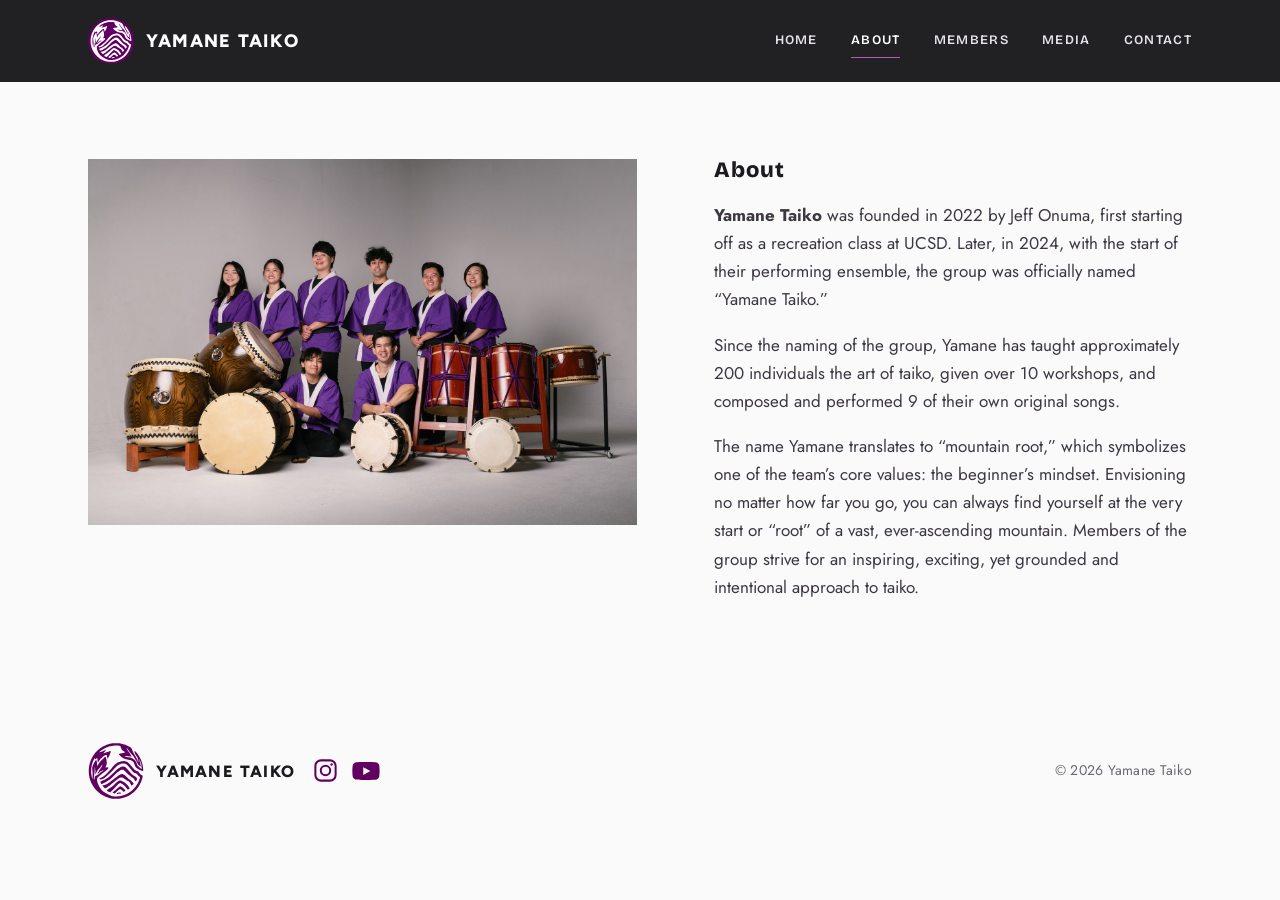
==== commit e9041b7c: "Add files via upload" ====
--- a/about.html
+++ b/about.html
@@ -18,7 +18,7 @@
 <link rel="preconnect" href="https://fonts.googleapis.com">
 <link rel="preconnect" href="https://fonts.gstatic.com" crossorigin>
 <link rel="stylesheet" href="https://fonts.googleapis.com/css2?family=Bricolage+Grotesque:opsz,wdth,wght@12..96,75..100,200..800&family=Jost:wght@300..700&family=Figtree:wght@800&display=swap">
-<link rel="stylesheet" href="css/style.css?v=8">
+<link rel="stylesheet" href="css/style.css?v=16">
 
 </head><body data-page="about">
 <header class="site-head">
@@ -63,6 +63,6 @@
   </div>
 </footer>
 
-<script src="js/content.js?v=8"></script>
-<script src="js/main.js?v=8"></script>
+<script src="js/content.js?v=16"></script>
+<script src="js/main.js?v=16"></script>
 </body></html>
--- a/css/style.css
+++ b/css/style.css
@@ -33,14 +33,16 @@
 .sr-only{position:absolute;width:1px;height:1px;overflow:hidden;clip:rect(0 0 0 0);white-space:nowrap}
 .wrap{max-width:var(--max);margin-inline:auto;padding-inline:var(--gutter)}
 .caps{font-family:var(--font-mark);font-weight:600;font-size:var(--step--1);letter-spacing:.16em;text-transform:uppercase}
+.nav.caps{letter-spacing:.1em}   /* header menu labels: a little tighter than other caps text */
 :focus-visible{outline:2px solid var(--accent-text);outline-offset:3px}
 
 /* ---------- header ---------- */
 .site-head{position:sticky;top:env(safe-area-inset-top,0px);z-index:20;color:#fff;background:none}
 /* translucent frosted header: page shows through faintly as you scroll */
+@property --menu-a{syntax:'<number>';inherits:false;initial-value:0}
 .site-head::before{content:"";position:absolute;inset:0;z-index:-1;pointer-events:none;background:rgba(17,16,19,.93);-webkit-backdrop-filter:blur(20px) saturate(1.2);backdrop-filter:blur(20px) saturate(1.2)}
 @supports not ((backdrop-filter:blur(1px)) or (-webkit-backdrop-filter:blur(1px))){.site-head::before{background:rgba(17,16,19,.94)}}
-.site-head .wrap{display:flex;align-items:center;justify-content:space-between;gap:24px;min-height:64px}
+.site-head .wrap{display:flex;align-items:center;justify-content:space-between;gap:24px;min-height:68px}
 @media (min-width:761px){ .site-head .wrap{min-height:82px} .site-head .brand .logo{width:46px;height:46px} .site-head .brand .wordmark{font-size:1.13rem} }
 .brand{color:#fff;display:flex;align-items:center;gap:12px;text-decoration:none}
 .brand .logo{width:40px;height:40px;flex:none;display:block}
@@ -66,10 +68,14 @@
 .menu-btn[aria-expanded="true"] .burger span:nth-child(3){top:6.2px;transform:rotate(-45deg)}
 @media (max-width:760px){
   .menu-btn{display:block}
-  .nav{position:absolute;inset:100% 0 auto 0;flex-direction:column;gap:0;background:var(--black);padding:8px var(--gutter) 16px;display:flex;visibility:hidden;opacity:0;transform:translateY(-4px);transition:opacity .18s ease,transform .2s ease-out,visibility 0s linear .2s}
+  .nav{position:absolute;inset:100% 0 auto 0;flex-direction:column;gap:0;background:none;padding:8px var(--gutter) 16px;display:flex;visibility:hidden;opacity:0;transform:translateY(-4px);transition:opacity .18s ease,transform .2s ease-out,visibility 0s linear .2s}
   .nav.open{visibility:visible;opacity:1;transform:none;transition:opacity .18s ease,transform .2s ease-out,visibility 0s}
   .nav a{opacity:0;transform:translateY(-2px);transition:opacity .18s,transform .18s}
   .nav.open a{opacity:1;transform:none}
+  /* menu panel: the header's one frosted layer always reaches down behind the menu, but that lower part is masked out.
+     Opening fades the mask in (same speed as the links), so header + menu are one seamless panel and the header itself never changes */
+  .site-head::before{bottom:calc(-1 * var(--menu-h,320px));-webkit-mask-image:linear-gradient(#000 0 68px,rgba(0,0,0,var(--menu-a)) 68px);mask-image:linear-gradient(#000 0 68px,rgba(0,0,0,var(--menu-a)) 68px);transition:--menu-a .18s ease}
+  .site-head.menu-open::before{--menu-a:1}
   .nav.open a:nth-child(2){transition-delay:.02s}.nav.open a:nth-child(3){transition-delay:.04s}.nav.open a:nth-child(4){transition-delay:.06s}.nav.open a:nth-child(5){transition-delay:.08s}
   .nav a{padding-block:12px;border-bottom:0}
   .nav a[aria-current="page"]{color:#fff;text-decoration:underline;text-underline-offset:6px;text-decoration-thickness:2px;text-decoration-color:#b45cb4}
@@ -143,10 +149,10 @@
 .intro .prose{gap:1.2em}
 .intro .lead{font-size:1em;font-weight:700;line-height:inherit;color:var(--black)}
 @media (max-width:700px){ .intro{grid-template-columns:minmax(0,1fr) auto;gap:20px} .intro .k{height:220px;align-self:start} }
-.intro .btns{margin-top:12px}
+.intro .btns{margin-top:12px;letter-spacing:.1em}
 .cta{background:var(--paper)}
 .cta .wrap{display:flex;flex-direction:column;align-items:center;text-align:center;gap:16px}
-.cta .btn{padding:20px 56px;font-size:.9375rem;letter-spacing:.18em}
+.cta .btn{padding:20px 56px;font-size:.9375rem;letter-spacing:.12em}
 .block.cta{padding-top:0}
 .block.cta .wrap::before{content:"";display:block;width:min(100%,var(--max) - 2 * var(--gutter));height:1px;background:var(--line);margin-bottom:clamp(36px,4vw,56px)}
 .block:has(+ .block.cta){padding-bottom:clamp(36px,4vw,56px)}
@@ -197,7 +203,7 @@
 
 /* media */
 .tabs{display:flex;gap:32px;margin-bottom:36px}
-.tabs.caps button{font-size:1rem;letter-spacing:.08em}
+.tabs.caps button{font-size:1rem;letter-spacing:.05em}
 .tabs button{font:inherit;background:none;border:0;border-bottom:2px solid transparent;color:var(--mute);padding:0 0 12px;cursor:pointer;margin-bottom:-1px}
 .tabs button[aria-selected="true"]{color:var(--ink);border-color:var(--plum)}
 .videos{display:grid;grid-template-columns:repeat(2,minmax(0,1fr));gap:40px 32px}
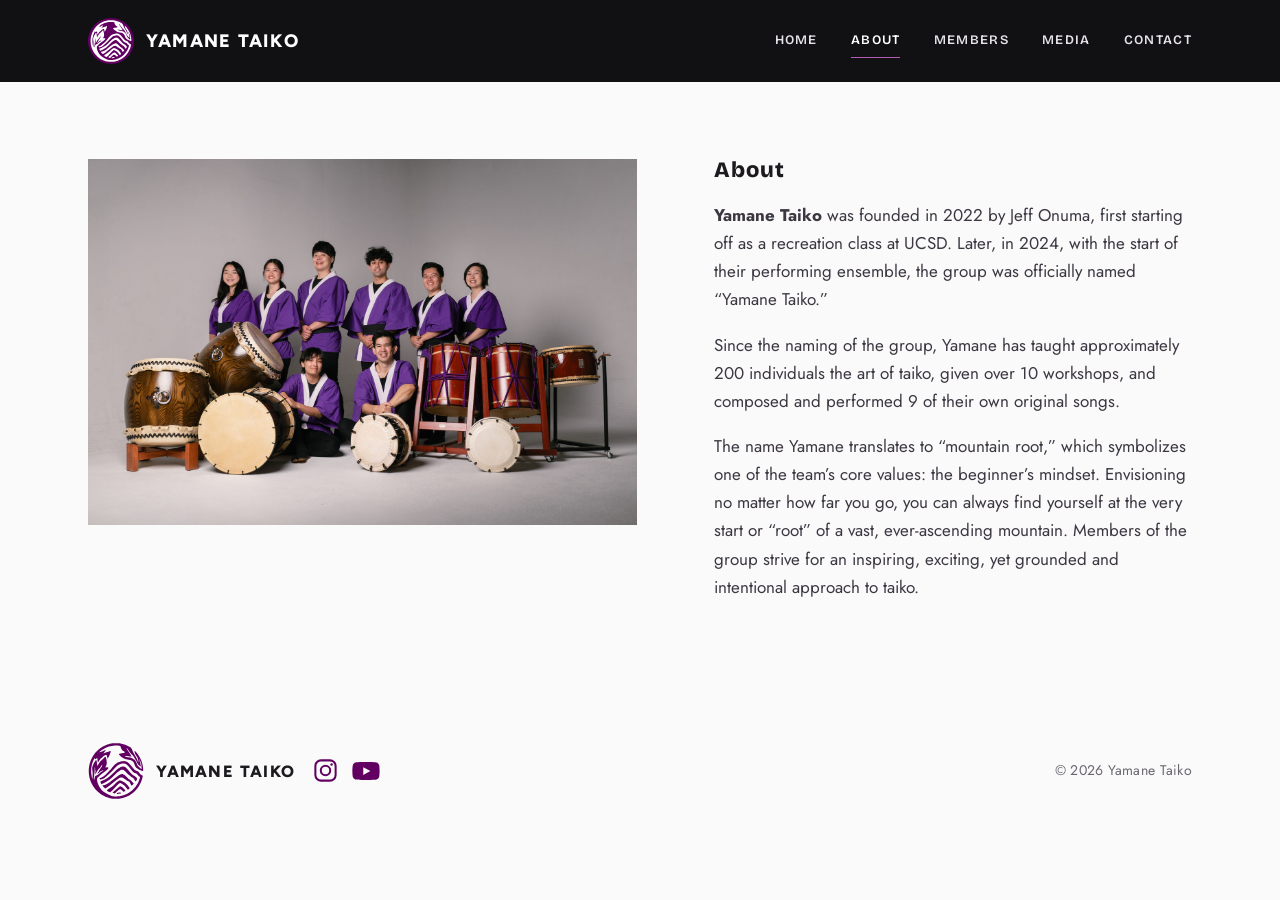
==== commit 7c1c55a4: "Add files via upload" ====
--- a/about.html
+++ b/about.html
@@ -18,7 +18,7 @@
 <link rel="preconnect" href="https://fonts.googleapis.com">
 <link rel="preconnect" href="https://fonts.gstatic.com" crossorigin>
 <link rel="stylesheet" href="https://fonts.googleapis.com/css2?family=Bricolage+Grotesque:opsz,wdth,wght@12..96,75..100,200..800&family=Jost:wght@300..700&family=Figtree:wght@800&display=swap">
-<link rel="stylesheet" href="css/style.css?v=16">
+<link rel="stylesheet" href="css/style.css?v=17">
 
 </head><body data-page="about">
 <header class="site-head">
@@ -63,6 +63,6 @@
   </div>
 </footer>
 
-<script src="js/content.js?v=16"></script>
-<script src="js/main.js?v=16"></script>
+<script src="js/content.js?v=17"></script>
+<script src="js/main.js?v=17"></script>
 </body></html>
--- a/css/style.css
+++ b/css/style.css
@@ -38,10 +38,9 @@
 
 /* ---------- header ---------- */
 .site-head{position:sticky;top:env(safe-area-inset-top,0px);z-index:20;color:#fff;background:none}
-/* translucent frosted header: page shows through faintly as you scroll */
+/* solid dark header; the same layer also forms the mobile menu panel */
 @property --menu-a{syntax:'<number>';inherits:false;initial-value:0}
-.site-head::before{content:"";position:absolute;inset:0;z-index:-1;pointer-events:none;background:rgba(17,16,19,.93);-webkit-backdrop-filter:blur(20px) saturate(1.2);backdrop-filter:blur(20px) saturate(1.2)}
-@supports not ((backdrop-filter:blur(1px)) or (-webkit-backdrop-filter:blur(1px))){.site-head::before{background:rgba(17,16,19,.94)}}
+.site-head::before{content:"";position:absolute;inset:0;z-index:-1;pointer-events:none;background:var(--black)}
 .site-head .wrap{display:flex;align-items:center;justify-content:space-between;gap:24px;min-height:68px}
 @media (min-width:761px){ .site-head .wrap{min-height:82px} .site-head .brand .logo{width:46px;height:46px} .site-head .brand .wordmark{font-size:1.13rem} }
 .brand{color:#fff;display:flex;align-items:center;gap:12px;text-decoration:none}
@@ -214,10 +213,10 @@
 .thumb{all:unset;box-sizing:border-box;cursor:pointer;width:100%;aspect-ratio:16/9;max-width:100%;background:var(--plum-deep);position:relative;overflow:hidden;display:grid;place-items:center;color:#fff}
 .thumb:focus-visible{outline:2px solid var(--accent-text);outline-offset:3px}
 .thumb > img{position:absolute;inset:0;width:100%;height:100%;object-fit:cover;transition:transform .18s ease-out,filter .18s ease-out}
-.thumb .play{position:relative;width:66px;height:66px;border-radius:50%;border:1.5px solid rgba(255,255,255,.9);background:rgba(97,0,97,.42);-webkit-backdrop-filter:blur(4px);backdrop-filter:blur(4px);display:grid;place-items:center;transition:background .12s ease-out,transform .14s cubic-bezier(.2,.9,.3,1.4)}
+/* simple play icon: a plain white triangle with a soft shadow so it reads on any thumbnail */
+.thumb .play{position:relative;display:grid;place-items:center;filter:drop-shadow(0 2px 10px rgba(0,0,0,.45));opacity:.92;transition:opacity .12s ease-out}
 .thumb .play svg{display:block}
-.thumb:hover .play,.thumb:focus-visible .play{background:rgba(97,0,97,.72);transform:scale(1.12)}
-.thumb:active .play{transform:scale(.96);transition-duration:.06s}
+.thumb:hover .play,.thumb:focus-visible .play{opacity:1}
 .thumb:hover > img{transform:scale(1.035);filter:brightness(1.06)}
 .thumb{transition:transform .14s cubic-bezier(.2,.9,.3,1.3),box-shadow .14s ease-out}
 .thumb:hover{transform:translateY(-3px);box-shadow:0 12px 24px -12px rgba(61,0,61,.5)}
